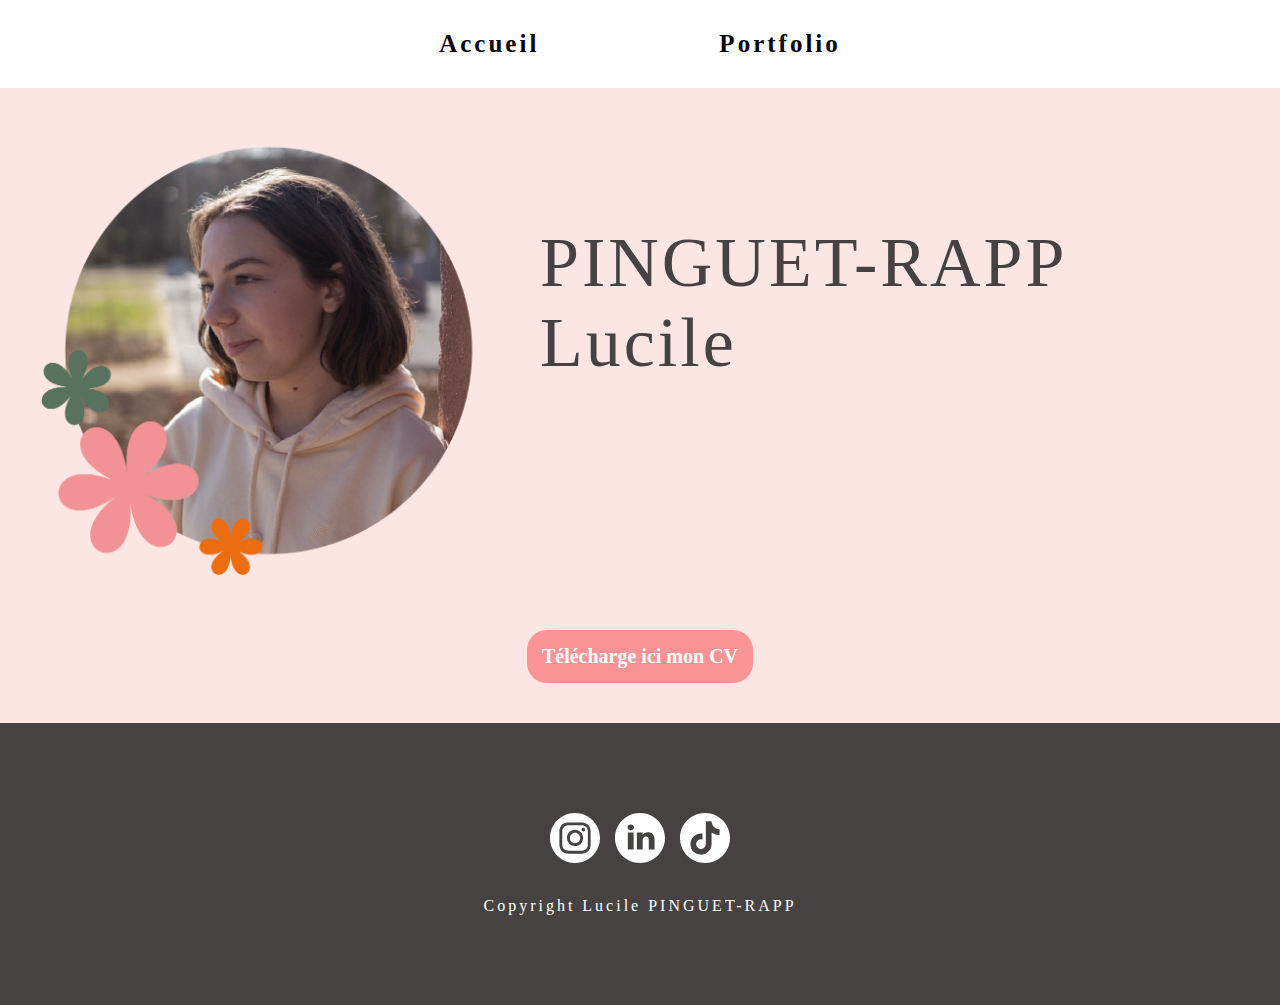
==== index.html @ c657166a "Ajout des fichiers" ====
<!DOCTYPE html>
<html lang="fr">

<head>
    <meta charset="UTF-8">
    <meta name="viewport" content="width=device-width, initial-scale=1.0">
    <link rel="stylesheet" href="styles/style.css">
    <link rel="stylesheet" href="styles/accueil.css">
    <title>Accueil</title>
</head>

<body>
    <header>
        <a href="index.html">Accueil</a>
        <a href="page/portfolio.html">Portfolio</a>
    </header>

    <main>
        <div>
            <div class="fond">
                <div>
                    <img src="img/portrait.png" alt="Portrait de Lucile" class="portrait">
                </div>
                <div class="nom">
                    <div> PINGUET-RAPP </div>
                    <div> Lucile </div>
                </div>
            </div>

            <div class="cv">
                <div class="bouton">
                    <a href="pdf/PINGUET_Lucile_CV.pdf" target="_blank">Télécharge ici mon CV</a>
                </div>
            </div>

        </div>
    </main>


    <footer>
        <div class="social_media">
            <div> <!--instagram-->
                <a href="https://www.instagram.com/luci2ol_?igsh=ZXRibWszNHdsZmM3&utm_source=qr" target="_blank">
                    <svg xmlns="http://www.w3.org/2000/svg" width="50" height="50" viewBox="0 0 24 24" fill="#ffffff">
                        <path
                            d="M12 0c6.6274 0 12 5.3726 12 12s-5.3726 12-12 12S0 18.6274 0 12 5.3726 0 12 0zm3.115 4.5h-6.23c-2.5536 0-4.281 1.6524-4.3805 4.1552L4.5 8.8851v6.1996c0 1.3004.4234 2.4193 1.2702 3.2359.7582.73 1.751 1.1212 2.8818 1.1734l.2633.006h6.1694c1.3004 0 2.389-.4234 3.1754-1.1794.762-.734 1.1817-1.7576 1.2343-2.948l.0056-.2577V8.8851c0-1.2702-.4234-2.3589-1.2097-3.1452-.7338-.762-1.7575-1.1817-2.9234-1.2343l-.252-.0056zM8.9152 5.8911h6.2299c.9072 0 1.6633.2722 2.2076.8166.4713.499.7647 1.1758.8103 1.9607l.0063.2167v6.2298c0 .9375-.3327 1.6936-.877 2.2077-.499.4713-1.176.7392-1.984.7806l-.2237.0057H8.9153c-.9072 0-1.6633-.2722-2.2076-.7863-.499-.499-.7693-1.1759-.8109-2.0073l-.0057-.2306V8.885c0-.9073.2722-1.6633.8166-2.2077.4712-.4713 1.1712-.7392 1.9834-.7806l.2242-.0057h6.2299-6.2299zM12 8.0988c-2.117 0-3.871 1.7238-3.871 3.871A3.8591 3.8591 0 0 0 12 15.8408c2.1472 0 3.871-1.7541 3.871-3.871 0-2.117-1.754-3.871-3.871-3.871zm0 1.3911c1.3609 0 2.4798 1.119 2.4798 2.4799 0 1.3608-1.119 2.4798-2.4798 2.4798-1.3609 0-2.4798-1.119-2.4798-2.4798 0-1.361 1.119-2.4799 2.4798-2.4799zm4.0222-2.3589a.877.877 0 1 0 0 1.754.877.877 0 0 0 0-1.754z" />
                    </svg>
                </a>
            </div>
            <div> <!--linkedin-->
                <a href="https://www.linkedin.com/in/lucile-pinguet-rapp-9a02712b3/" target="_blank">
                    <svg xmlns="http://www.w3.org/2000/svg" width="50" height="50" viewBox="0 0 24 24" fill="#ffffff">
                        <path
                            d="M12 0c6.627 0 12 5.373 12 12s-5.373 12-12 12S0 18.627 0 12 5.373 0 12 0zM8.951 9.404H6.165V17.5H8.95V9.404zm6.841-.192c-1.324 0-1.993.629-2.385 1.156l-.127.181V9.403h-2.786l.01.484c.006.636.007 1.748.005 2.93l-.015 4.683h2.786v-4.522c0-.242.018-.484.092-.657.202-.483.66-.984 1.43-.984.955 0 1.367.666 1.408 1.662l.003.168V17.5H19v-4.643c0-2.487-1.375-3.645-3.208-3.645zM7.576 5.5C6.623 5.5 6 6.105 6 6.899c0 .73.536 1.325 1.378 1.392l.18.006c.971 0 1.577-.621 1.577-1.398C9.116 6.105 8.53 5.5 7.576 5.5z" />
                    </svg>
                </a>
            </div>
            <div> <!--tiktok-->
                <a href="https://www.tiktok.com/@luci2ol_" target="_blank">
                    <svg xmlns="http://www.w3.org/2000/svg" width="50" height="50" viewBox="0 0 24 24" fill="#ffffff">
                        <path
                            d="M12 0c6.6274 0 12 5.3726 12 12s-5.3726 12-12 12S0 18.6274 0 12 5.3726 0 12 0Zm3.1623 4h-2.7508v10.9209a2.3324 2.3324 0 0 1-3.0455 2.2209 2.3324 2.3324 0 0 1 1.4129-4.4459V9.8862a5.0812 5.0812 0 0 0-5.7481 5.5912 5.0805 5.0805 0 0 0 3.802 4.3668 5.0818 5.0818 0 0 0 5.423-2.0286c.5899-.8501.9062-1.86.9065-2.8947V9.3345A6.5666 6.5666 0 0 0 19 10.5614V7.83a3.796 3.796 0 0 1-2.0944-.6295 3.8188 3.8188 0 0 1-1.6852-2.5075 3.7856 3.7856 0 0 1-.058-.693Z" />
                    </svg>
                </a>
            </div>

        </div>
        <div class="copyright">Copyright Lucile PINGUET-RAPP</div>
    </footer>

</body>

</html>
---- styles/style.css ----
body {
    margin: 0;
}

a {
    text-decoration: none;
    color: rgb(0, 0, 0);
}

/*début du header*/
header {
    background: #ffffff;
    padding: 30px;
    font-size: 25px;
    font-family: mogent;
    letter-spacing: 3px;
    font-weight: bold;
    display: flex;
    justify-content: center;
    gap: 20vh;
}
/*fin du header*/


/*début du footer*/
footer {
    background: #464242;
    color: white;
    padding: 10vh;
    font-family: mogent;
    letter-spacing: 3px;
}

.social_media {
    display: flex;
    justify-content: center;
    gap: 15px;
}

.copyright {
    display: flex;
    justify-content: center;
    margin-top: 30px;
}

/*fin du footer*/

/*les typos*/
@font-face {
    font-family: Bright;
    src: url(/typo/Bright\ DEMO.otf)
}

@font-face {
    font-family: lemon;
    src: url(/typo/Lemon\ Milk.otf);
}

@font-face {
    font-family: magic retro;
    src: url(/typo/Magic\ Retro.ttf);
}

@font-face {
    font-family: mogent;
    src: url(/typo/Mogent.otf);
}

@font-face {
    font-family: monofonto;
    src: url(/typo/monofonto\ rg.otf);
}
---- styles/accueil.css ----
body {
    background: #FBE6E3;
}

main {
    margin-bottom: 40px;
}
.fond {
    display: flex;
}

.portrait {
    width: 60vh;
}

.nom {
    color: #464242;
    margin-top: 15vh;
    font-family: Bright;
    font-size: 70px;
    letter-spacing: 3px;
}

.cv {
    display: flex;
    justify-content: center;
}

.bouton {
    margin-top: 10px;
    background: #FA9396;
    border-radius: 20px;
    font-size: 20px;
    font-weight: bold;
    padding: 15px;
    text-align: center;    
}

.bouton>a {
    color: white;
}
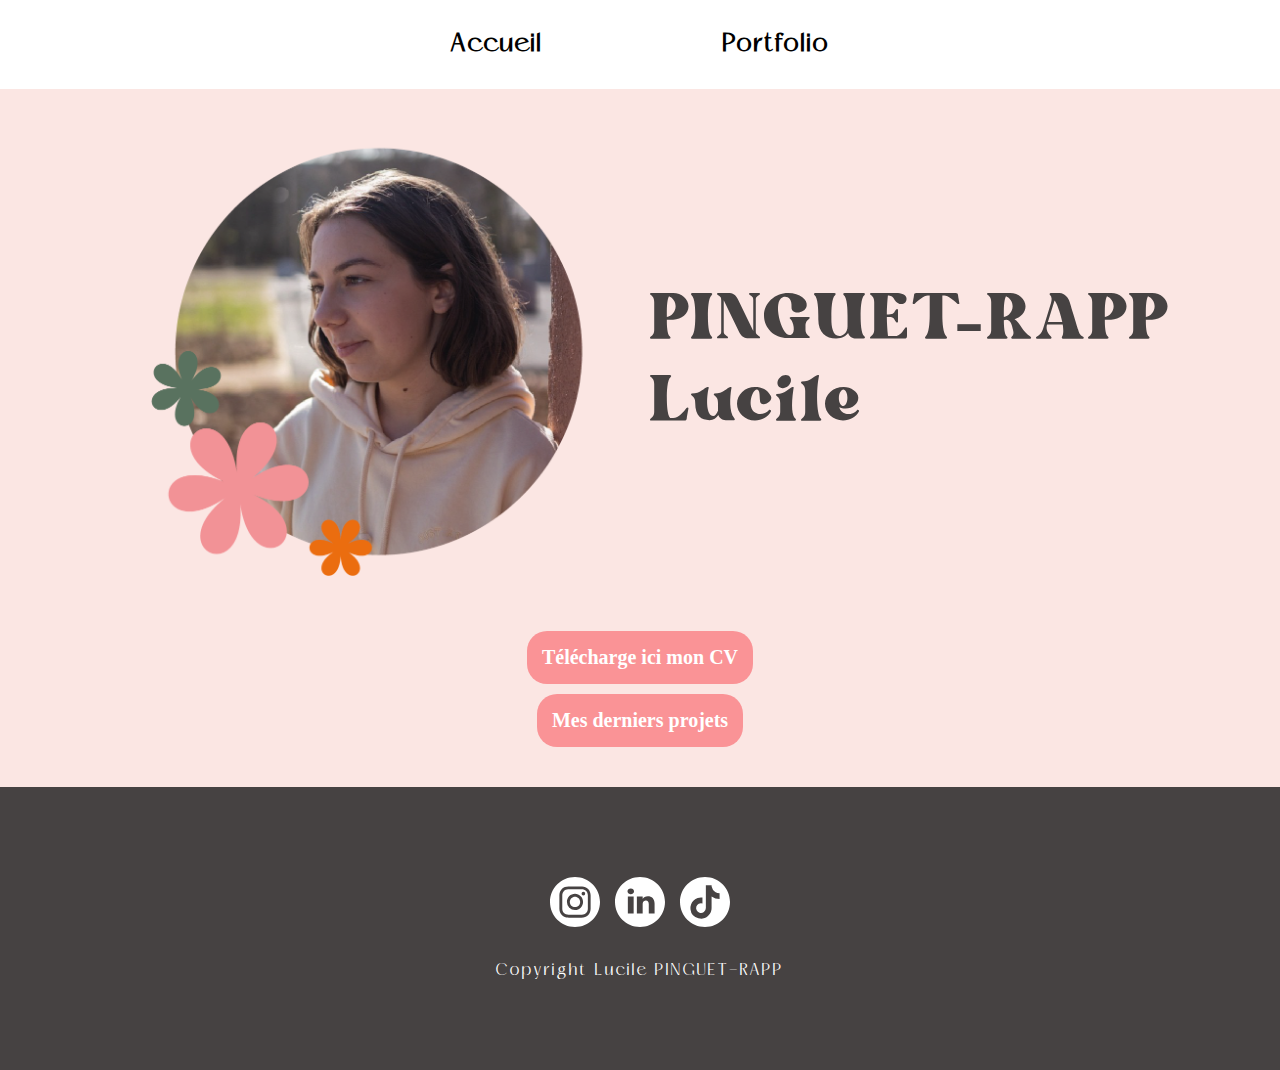
==== commit dc7f8331: "Update index.html" ====
--- a/index.html
+++ b/index.html
@@ -12,7 +12,7 @@
 <body>
     <header>
         <a href="index.html">Accueil</a>
-        <a href="page/portfolio.html">Portfolio</a>
+        <a href="portfolio.html">Portfolio</a>
     </header>
 
     <main>
@@ -30,6 +30,12 @@
             <div class="cv">
                 <div class="bouton">
                     <a href="pdf/PINGUET_Lucile_CV.pdf" target="_blank">Télécharge ici mon CV</a>
+                </div>
+            </div>
+
+            <div class="cv">
+                <div class="bouton">
+                    <a href="https://pinguet-rapp-lucile-projets.my.canva.site/" target="_blank">Mes derniers projets</a>
                 </div>
             </div>
 
@@ -70,4 +76,4 @@
 
 </body>
 
-</html>+</html>
--- a/styles/style.css
+++ b/styles/style.css
@@ -1,7 +1,3 @@
-body {
-    margin: 0;
-}
-
 a {
     text-decoration: none;
     color: rgb(0, 0, 0);
@@ -40,6 +36,7 @@
 .copyright {
     display: flex;
     justify-content: center;
+    text-align: center;
     margin-top: 30px;
 }
 
--- a/styles/accueil.css
+++ b/styles/accueil.css
@@ -1,12 +1,19 @@
 body {
     background: #FBE6E3;
+    margin: 0;
 }
 
 main {
     margin-bottom: 40px;
+    display: flex;
+    flex-direction: column;
 }
+
 .fond {
     display: flex;
+    justify-content: center;
+    align-items: center;
+    flex-wrap: wrap;
 }
 
 .portrait {
@@ -15,9 +22,8 @@
 
 .nom {
     color: #464242;
-    margin-top: 15vh;
     font-family: Bright;
-    font-size: 70px;
+    font-size: 10vh;
     letter-spacing: 3px;
 }
 
